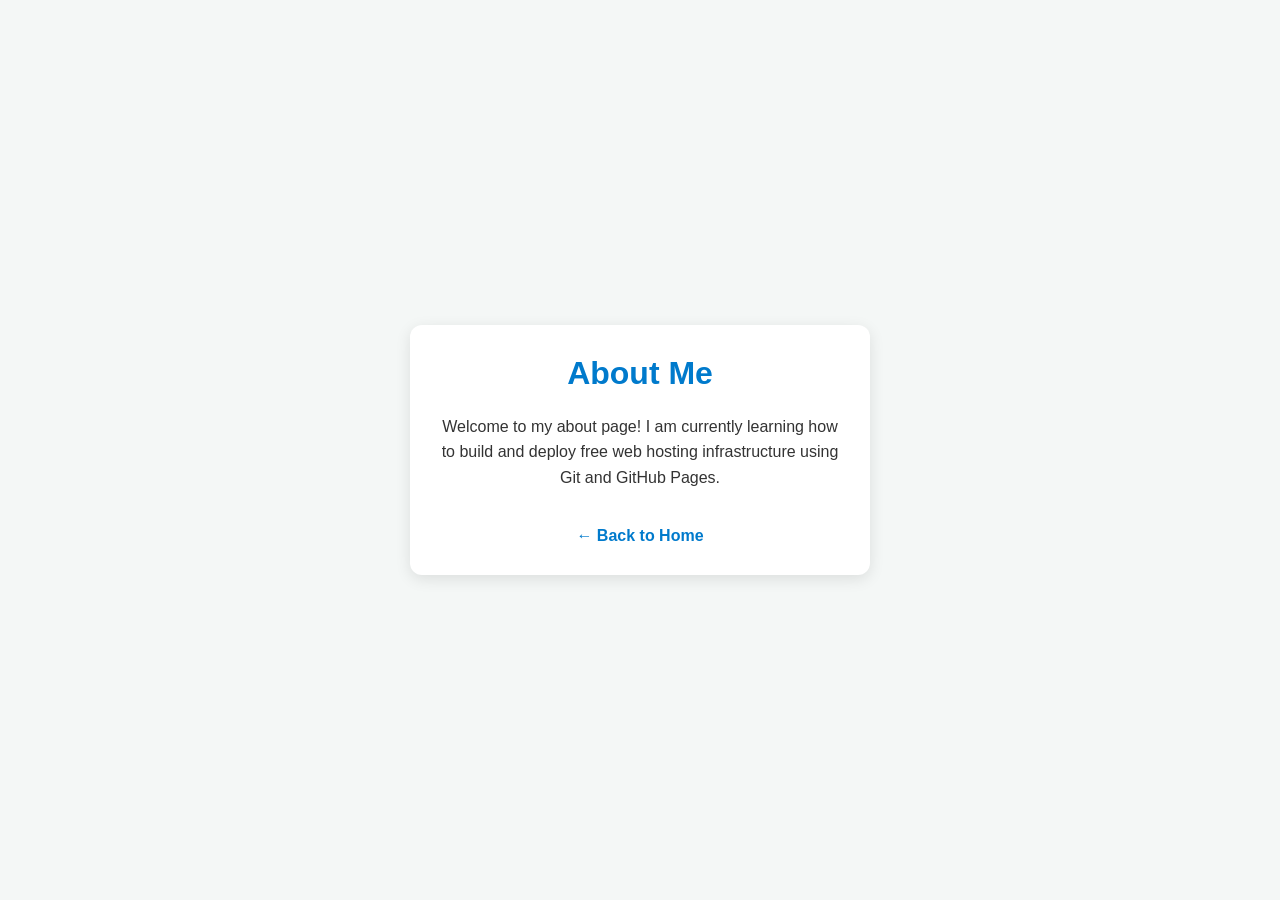
==== about.html @ a50eb829 "created About me page" ====
<!DOCTYPE html>
<html lang="en">
<head>
    <meta charset="UTF-8">
    <meta name="viewport" content="width=device-width, initial-scale=1.0">
    <title>About Me</title>
    <style>
        body {
            font-family: 'Segoe UI', Tahoma, Geneva, Verdana, sans-serif;
            margin: 0;
            background-color: #f4f7f6;
            color: #333;
            display: flex;
            flex-direction: column;
            align-items: center;
            justify-content: center;
            height: 100vh;
        }
        .card {
            background: white;
            padding: 30px;
            border-radius: 12px;
            box-shadow: 0 4px 15px rgba(0,0,0,0.1);
            text-align: center;
            max-width: 400px;
        }
        h1 { color: #007acc; margin-top: 0; }
        p { line-height: 1.6; }
        .nav-link {
            display: inline-block;
            margin-top: 20px;
            color: #007acc;
            text-decoration: none;
            font-weight: bold;
        }
        .nav-link:hover { text-decoration: underline; }
    </style>
</head>
<body>

    <div class="card">
        <h1>About Me</h1>
        <p>Welcome to my about page! I am currently learning how to build and deploy free web hosting infrastructure using Git and GitHub Pages.</p>
        <!-- This link takes the user back to the homepage -->
        <a class="nav-link" href="index.html">← Back to Home</a>
    </div>

</body>
</html>
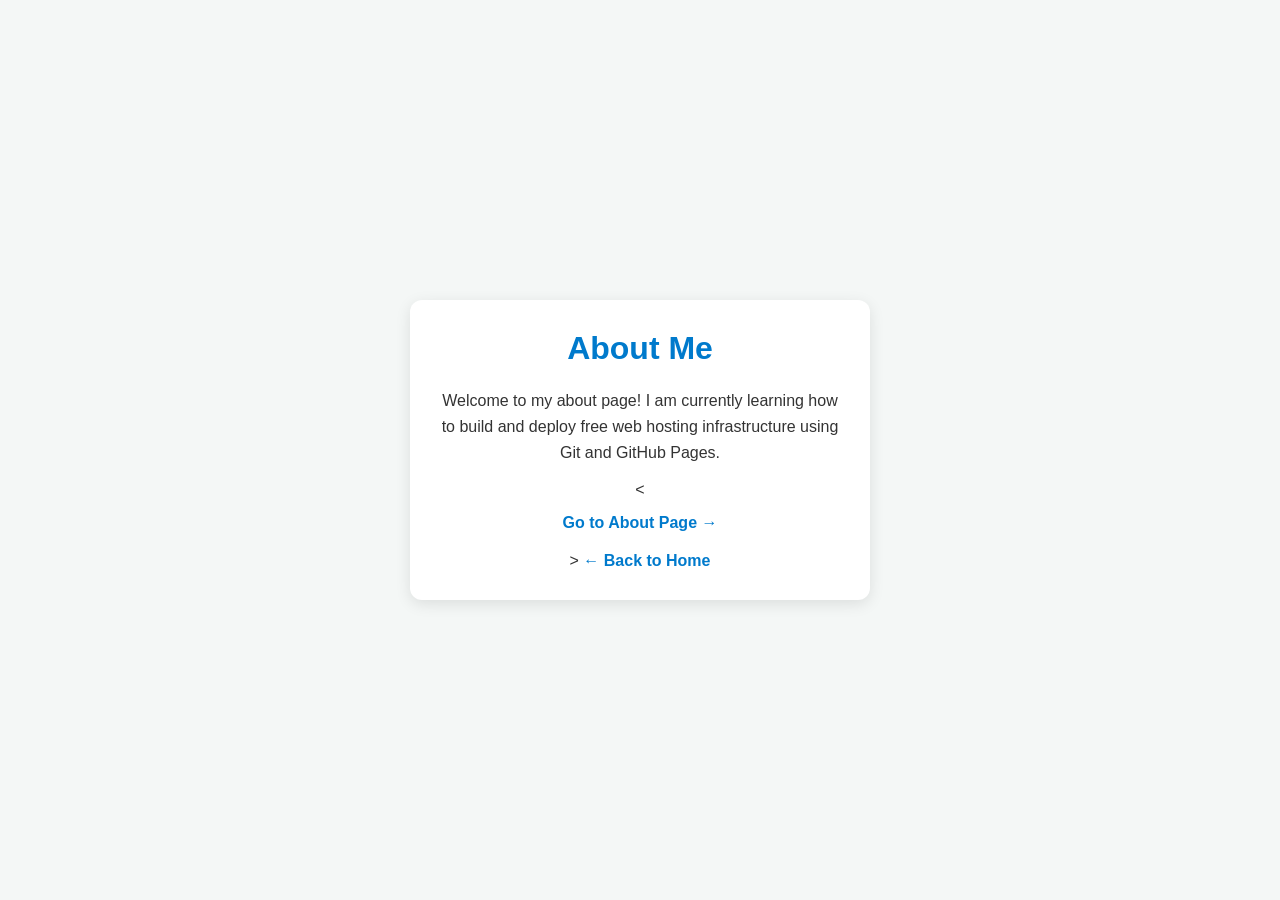
==== commit d3200176: "added contact page & link to contact page on index page" ====
--- a/about.html
+++ b/about.html
@@ -41,7 +41,8 @@
     <div class="card">
         <h1>About Me</h1>
         <p>Welcome to my about page! I am currently learning how to build and deploy free web hosting infrastructure using Git and GitHub Pages.</p>
-        <!-- This link takes the user back to the homepage -->
+        <<a href="about.html" style="display: block; margin-top: 15px; color: #007acc; font-weight: bold; text-decoration: none;">Go to About Page →</a>
+>
         <a class="nav-link" href="index.html">← Back to Home</a>
     </div>
 
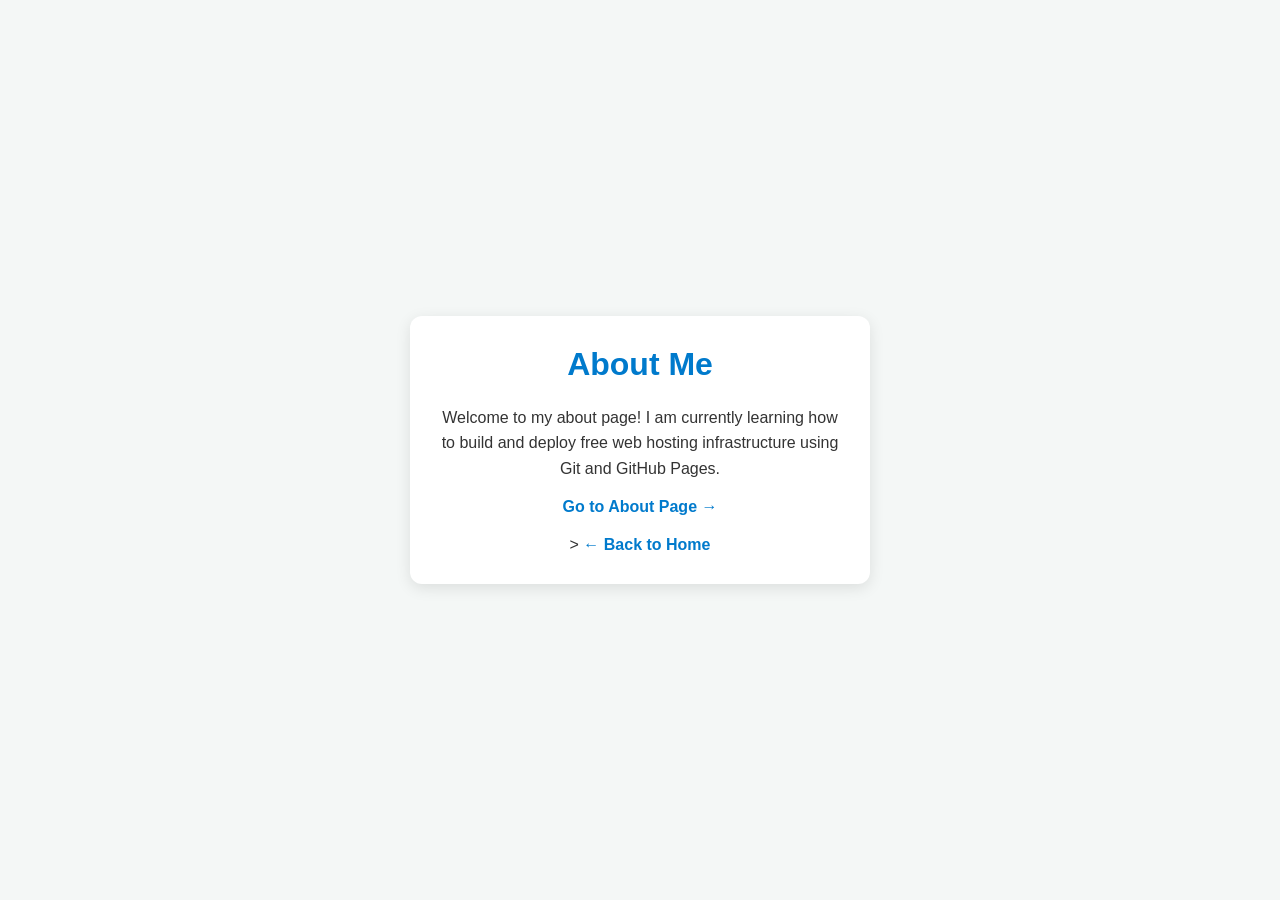
==== commit 502fc4e6: "minor deletion on about page" ====
--- a/about.html
+++ b/about.html
@@ -41,7 +41,7 @@
     <div class="card">
         <h1>About Me</h1>
         <p>Welcome to my about page! I am currently learning how to build and deploy free web hosting infrastructure using Git and GitHub Pages.</p>
-        <<a href="about.html" style="display: block; margin-top: 15px; color: #007acc; font-weight: bold; text-decoration: none;">Go to About Page →</a>
+        <a href="about.html" style="display: block; margin-top: 15px; color: #007acc; font-weight: bold; text-decoration: none;">Go to About Page →</a>
 >
         <a class="nav-link" href="index.html">← Back to Home</a>
     </div>
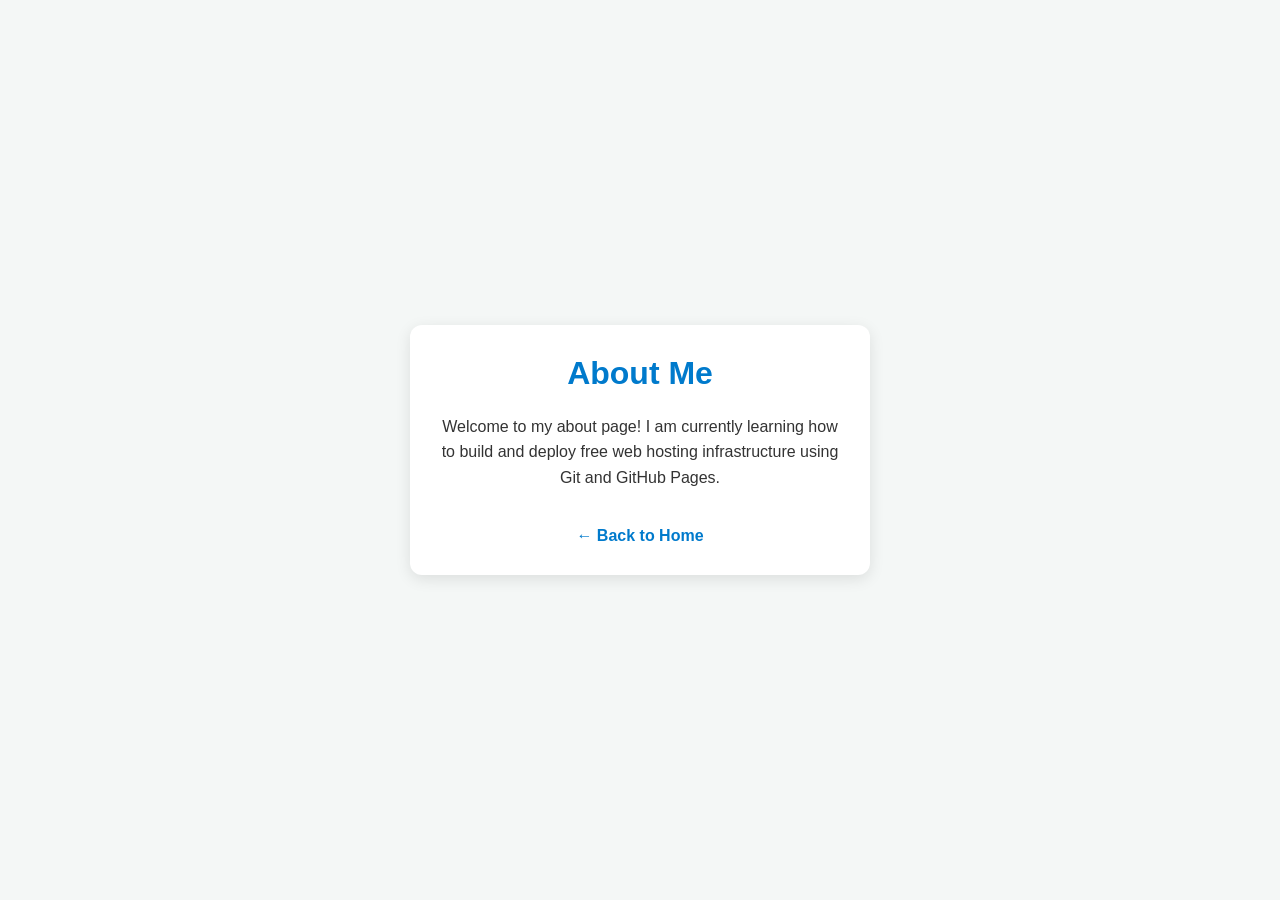
==== commit 8af4ea3c: "created contact page & fixed buttons" ====
--- a/about.html
+++ b/about.html
@@ -41,8 +41,7 @@
     <div class="card">
         <h1>About Me</h1>
         <p>Welcome to my about page! I am currently learning how to build and deploy free web hosting infrastructure using Git and GitHub Pages.</p>
-        <a href="about.html" style="display: block; margin-top: 15px; color: #007acc; font-weight: bold; text-decoration: none;">Go to About Page →</a>
->
+        <!-- This link takes the user back to the homepage -->
         <a class="nav-link" href="index.html">← Back to Home</a>
     </div>
 
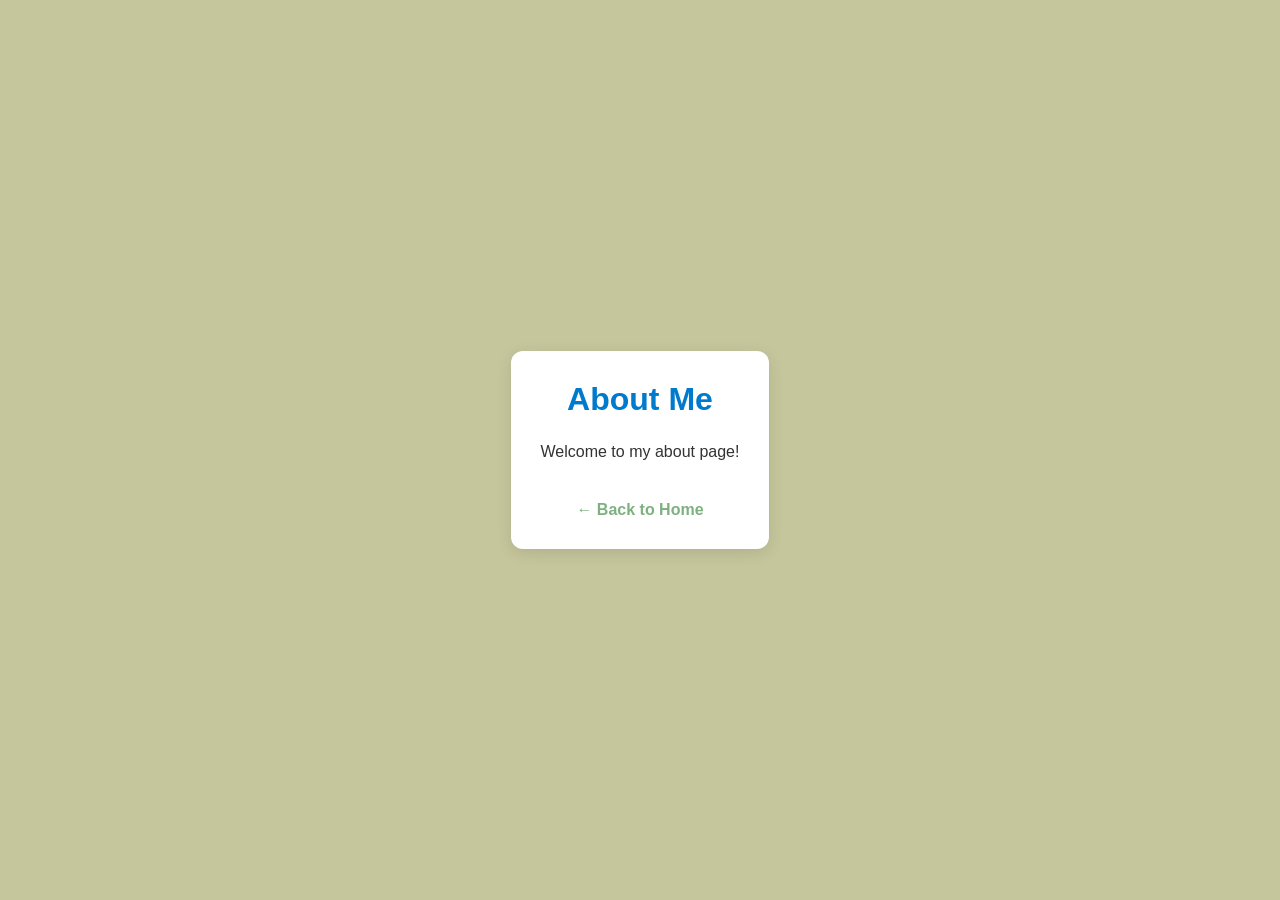
==== commit a758dcb2: "More adjusting colors" ====
--- a/about.html
+++ b/about.html
@@ -8,7 +8,7 @@
         body {
             font-family: 'Segoe UI', Tahoma, Geneva, Verdana, sans-serif;
             margin: 0;
-            background-color: #f4f7f6;
+            background-color: #c5c69c;
             color: #333;
             display: flex;
             flex-direction: column;
@@ -29,7 +29,7 @@
         .nav-link {
             display: inline-block;
             margin-top: 20px;
-            color: #007acc;
+            color: #0d6b1088;
             text-decoration: none;
             font-weight: bold;
         }
@@ -40,7 +40,7 @@
 
     <div class="card">
         <h1>About Me</h1>
-        <p>Welcome to my about page! I am currently learning how to build and deploy free web hosting infrastructure using Git and GitHub Pages.</p>
+        <p>Welcome to my about page!</p>
         <!-- This link takes the user back to the homepage -->
         <a class="nav-link" href="index.html">← Back to Home</a>
     </div>
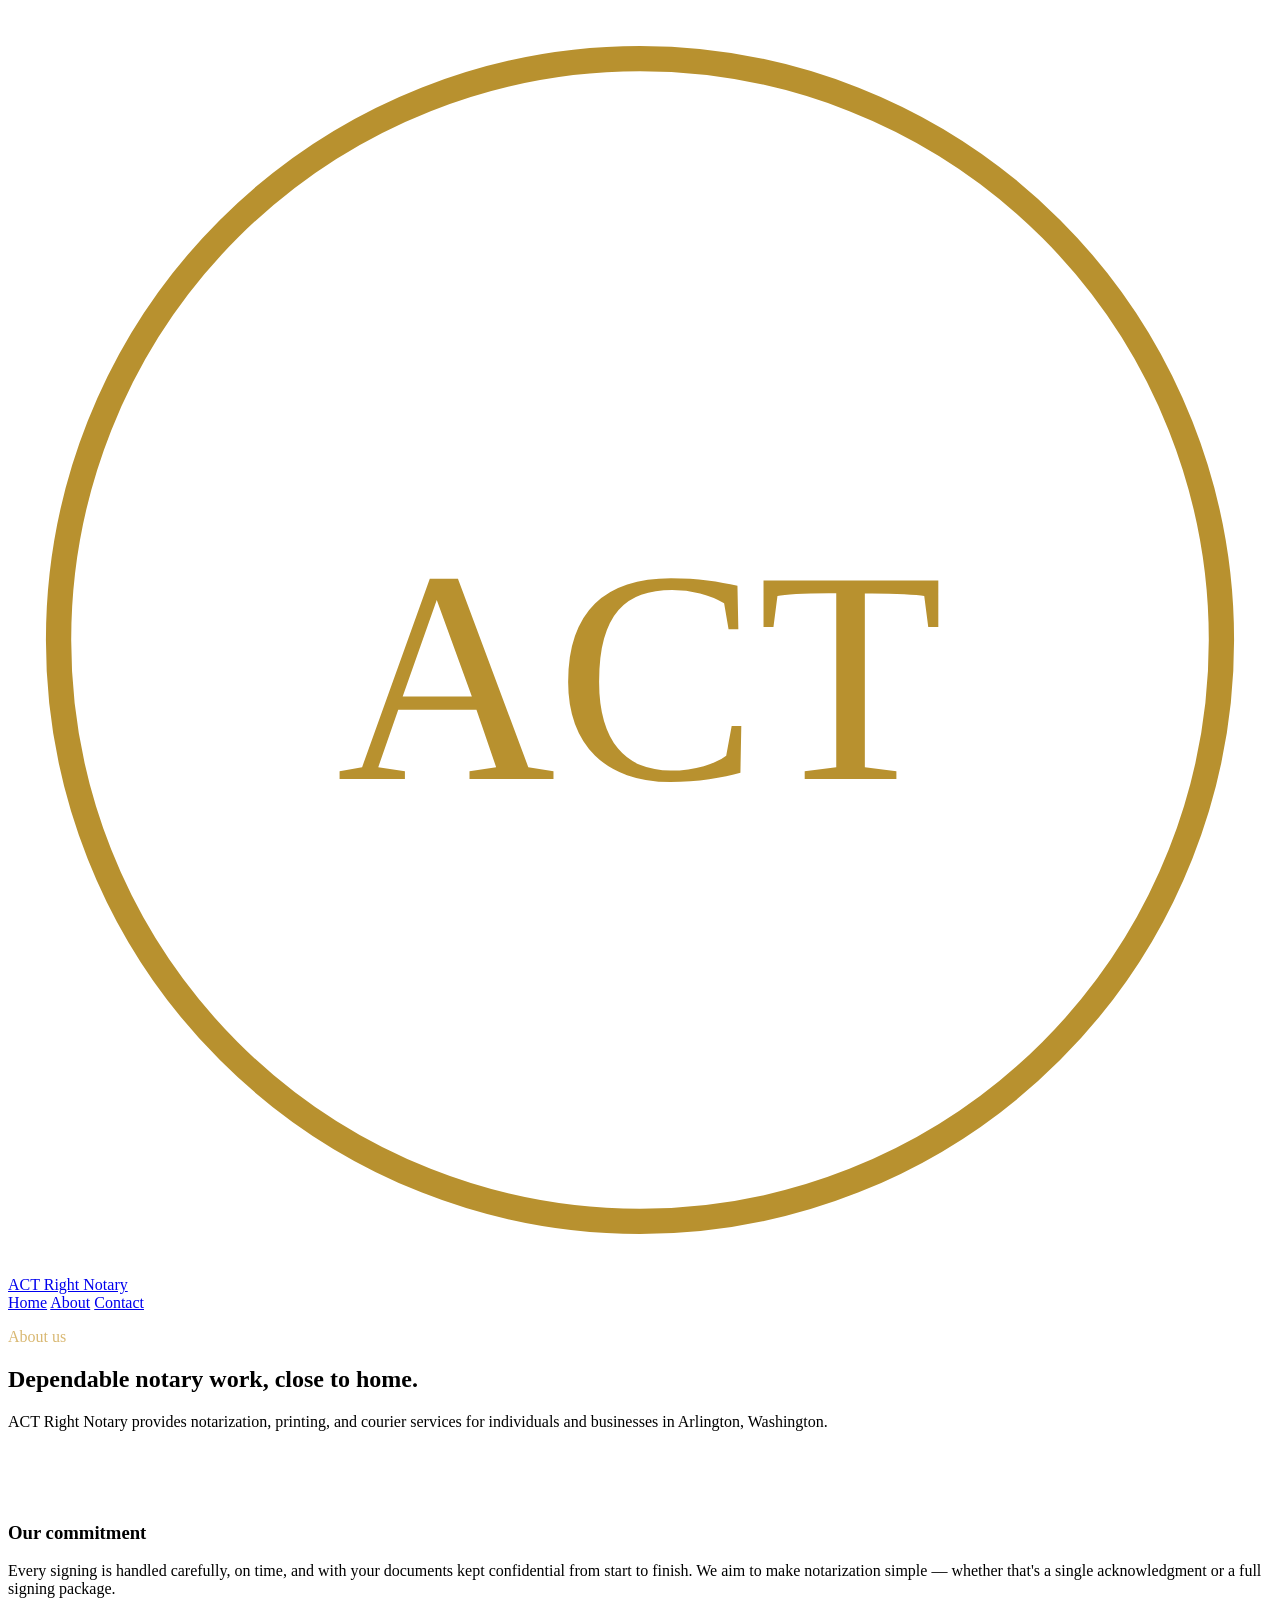
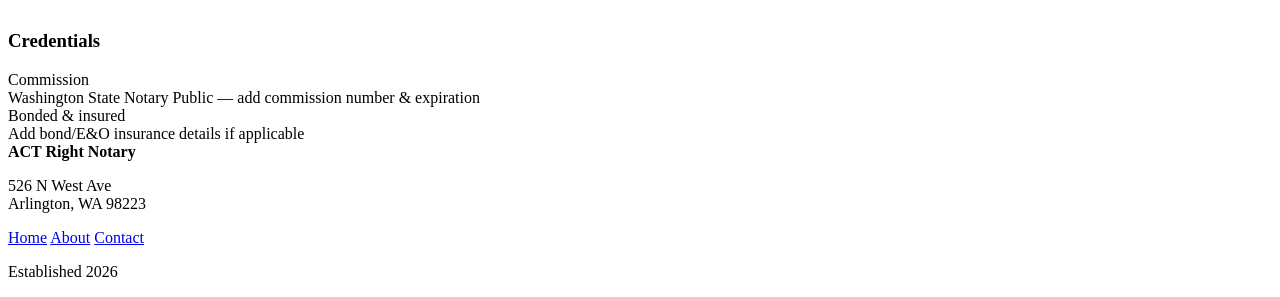
==== commit 96cf6613: "Update about.html" ====
--- a/about.html
+++ b/about.html
@@ -1,49 +1,74 @@
 <!DOCTYPE html>
 <html lang="en">
 <head>
-    <meta charset="UTF-8">
-    <meta name="viewport" content="width=device-width, initial-scale=1.0">
-    <title>About Me</title>
-    <style>
-        body {
-            font-family: 'Segoe UI', Tahoma, Geneva, Verdana, sans-serif;
-            margin: 0;
-            background-color: #c5c69c;
-            color: #333;
-            display: flex;
-            flex-direction: column;
-            align-items: center;
-            justify-content: center;
-            height: 100vh;
-        }
-        .card {
-            background: white;
-            padding: 30px;
-            border-radius: 12px;
-            box-shadow: 0 4px 15px rgba(0,0,0,0.1);
-            text-align: center;
-            max-width: 400px;
-        }
-        h1 { color: #007acc; margin-top: 0; }
-        p { line-height: 1.6; }
-        .nav-link {
-            display: inline-block;
-            margin-top: 20px;
-            color: #0d6b1088;
-            text-decoration: none;
-            font-weight: bold;
-        }
-        .nav-link:hover { text-decoration: underline; }
-    </style>
+<meta charset="UTF-8">
+<meta name="viewport" content="width=device-width, initial-scale=1.0">
+<title>About | ACT Right Notary</title>
+<meta name="description" content="About ACT Right Notary, serving Arlington, Washington.">
+<link rel="stylesheet" href="styles.css">
 </head>
 <body>
 
-    <div class="card">
-        <h1>About Me</h1>
-        <p>Welcome to my about page!</p>
-        <!-- This link takes the user back to the homepage -->
-        <a class="nav-link" href="index.html">← Back to Home</a>
+<header class="site-header">
+  <div class="header-inner">
+    <a class="brand" href="index.html">
+      <svg class="brand-seal" viewBox="0 0 100 100" xmlns="http://www.w3.org/2000/svg">
+        <circle cx="50" cy="50" r="46" fill="none" stroke="#b8912f" stroke-width="2"/>
+        <text x="50" y="61" text-anchor="middle" font-family="Fraunces, Georgia, serif" font-size="24" fill="#b8912f">ACT</text>
+      </svg>
+      <span class="brand-name">ACT Right Notary</span>
+    </a>
+    <nav class="site-nav">
+      <a href="index.html">Home</a>
+      <a href="about.html" class="active">About</a>
+      <a href="contact.html">Contact</a>
+    </nav>
+  </div>
+</header>
+
+<section class="hero" style="padding-bottom: 56px;">
+  <div class="container">
+    <p class="eyebrow" style="color:#d9b872;">About us</p>
+    <h1>Dependable notary work, close to home.</h1>
+    <p class="lead">ACT Right Notary provides notarization, printing, and courier services for individuals and businesses in Arlington, Washington.</p>
+  </div>
+</section>
+
+<section>
+  <div class="container">
+    <div class="info-panel" style="margin-bottom: 32px;">
+      <h3>Our commitment</h3>
+      <p style="margin-bottom:0;">Every signing is handled carefully, on time, and with your documents kept confidential from start to finish. We aim to make notarization simple — whether that's a single acknowledgment or a full signing package.</p>
     </div>
+
+    <div class="info-panel">
+      <h3>Credentials</h3>
+      <div class="info-row">
+        <div class="info-label">Commission</div>
+        <div class="info-value">Washington State Notary Public <span class="pending">— add commission number & expiration</span></div>
+      </div>
+      <div class="info-row">
+        <div class="info-label">Bonded &amp; insured</div>
+        <div class="info-value"><span class="pending">Add bond/E&amp;O insurance details if applicable</span></div>
+      </div>
+    </div>
+  </div>
+</section>
+
+<footer class="site-footer">
+  <div class="footer-inner">
+    <div>
+      <strong>ACT Right Notary</strong>
+      <p>526 N West Ave<br>Arlington, WA 98223</p>
+    </div>
+    <nav class="footer-nav">
+      <a href="index.html">Home</a>
+      <a href="about.html">About</a>
+      <a href="contact.html">Contact</a>
+    </nav>
+    <p>Established 2026</p>
+  </div>
+</footer>
 
 </body>
 </html>
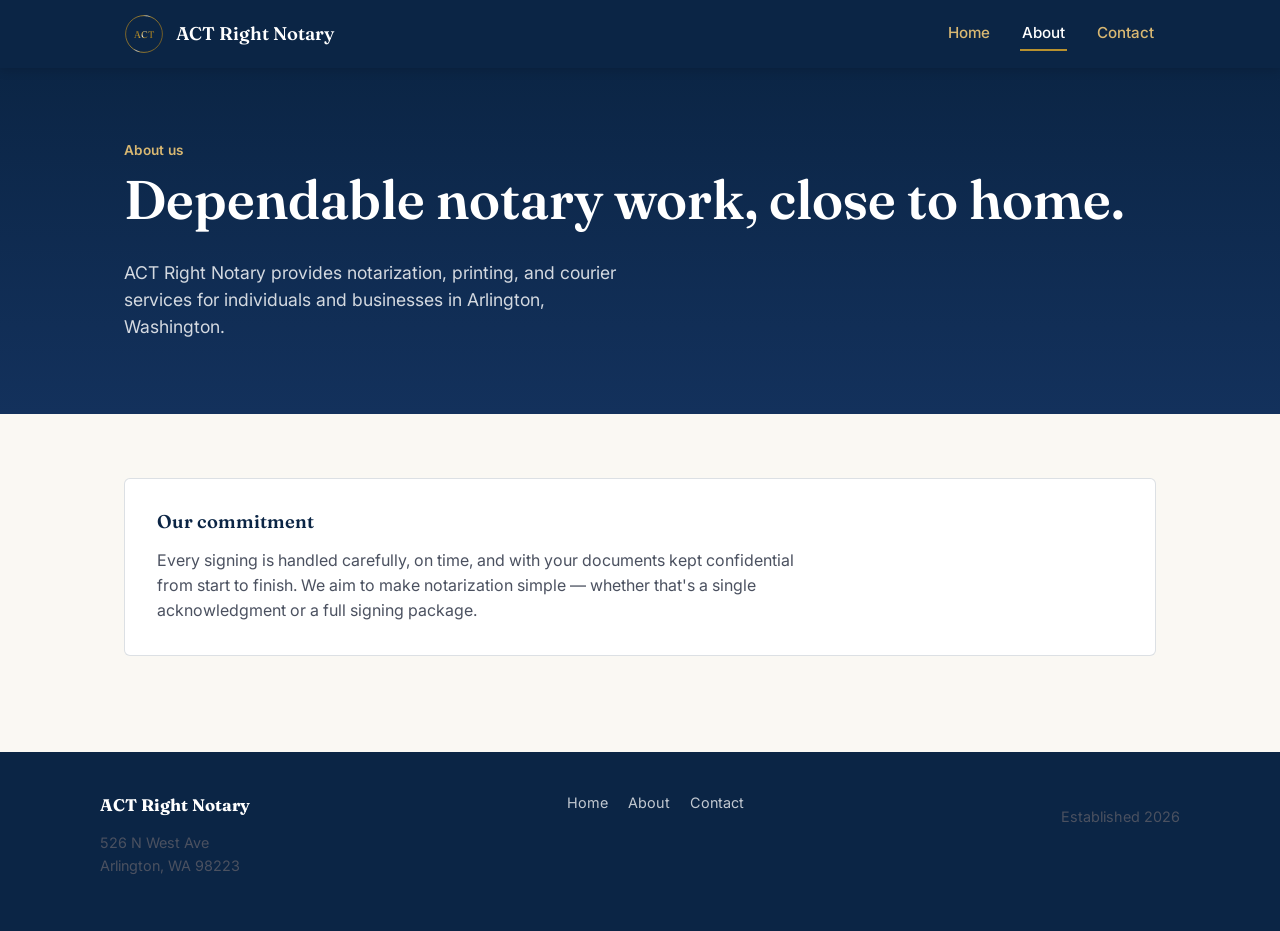
==== commit 3200c9e9: "removed commission stuff and made the logo shiny" ====
--- a/about.html
+++ b/about.html
@@ -13,8 +13,18 @@
   <div class="header-inner">
     <a class="brand" href="index.html">
       <svg class="brand-seal" viewBox="0 0 100 100" xmlns="http://www.w3.org/2000/svg">
-        <circle cx="50" cy="50" r="46" fill="none" stroke="#b8912f" stroke-width="2"/>
-        <text x="50" y="61" text-anchor="middle" font-family="Fraunces, Georgia, serif" font-size="24" fill="#b8912f">ACT</text>
+        <defs>
+          <linearGradient id="shineHeader" gradientUnits="objectBoundingBox" x1="0" y1="0" x2="1" y2="0.3">
+            <stop offset="0%" stop-color="#8a6a1f"/>
+            <stop offset="40%" stop-color="#b8912f"/>
+            <stop offset="50%" stop-color="#fff6e0"/>
+            <stop offset="60%" stop-color="#b8912f"/>
+            <stop offset="100%" stop-color="#8a6a1f"/>
+            <animateTransform attributeName="gradientTransform" type="translate" from="-1.2 0" to="1.2 0" dur="2.8s" repeatCount="indefinite"/>
+          </linearGradient>
+        </defs>
+        <circle cx="50" cy="50" r="46" fill="none" stroke="url(#shineHeader)" stroke-width="2"/>
+        <text x="50" y="61" text-anchor="middle" font-family="Fraunces, Georgia, serif" font-size="24" fill="url(#shineHeader)">ACT</text>
       </svg>
       <span class="brand-name">ACT Right Notary</span>
     </a>
@@ -40,18 +50,6 @@
       <h3>Our commitment</h3>
       <p style="margin-bottom:0;">Every signing is handled carefully, on time, and with your documents kept confidential from start to finish. We aim to make notarization simple — whether that's a single acknowledgment or a full signing package.</p>
     </div>
-
-    <div class="info-panel">
-      <h3>Credentials</h3>
-      <div class="info-row">
-        <div class="info-label">Commission</div>
-        <div class="info-value">Washington State Notary Public <span class="pending">— add commission number & expiration</span></div>
-      </div>
-      <div class="info-row">
-        <div class="info-label">Bonded &amp; insured</div>
-        <div class="info-value"><span class="pending">Add bond/E&amp;O insurance details if applicable</span></div>
-      </div>
-    </div>
   </div>
 </section>
 
--- a/styles.css
+++ b/styles.css
@@ -0,0 +1,322 @@
+/* ACT Right Notary — shared stylesheet */
+
+@import url('https://fonts.googleapis.com/css2?family=Fraunces:opsz,wght@9..144,400;9..144,500;9..144,600&family=Inter:wght@400;500;600&display=swap');
+
+:root {
+  --navy-deep: #0b2545;
+  --navy-mid: #13315c;
+  --gold: #b8912f;
+  --gold-light: #d9b872;
+  --paper: #faf8f3;
+  --ink: #1c1f26;
+  --ink-soft: #4b5160;
+  --white: #ffffff;
+  --line: rgba(11, 37, 69, 0.14);
+  --shadow: 0 10px 30px rgba(11, 37, 69, 0.12);
+}
+
+* { box-sizing: border-box; }
+
+html { scroll-behavior: smooth; }
+
+body {
+  margin: 0;
+  font-family: 'Inter', -apple-system, Segoe UI, sans-serif;
+  color: var(--ink);
+  background: var(--paper);
+  line-height: 1.55;
+}
+
+h1, h2, h3 {
+  font-family: 'Fraunces', Georgia, serif;
+  color: var(--navy-deep);
+  line-height: 1.15;
+  margin: 0 0 0.5em;
+}
+
+h1 { font-size: clamp(2.2rem, 4.5vw, 3.4rem); font-weight: 600; }
+h2 { font-size: clamp(1.5rem, 3vw, 2rem); font-weight: 600; }
+h3 { font-size: 1.15rem; font-weight: 600; }
+
+p { color: var(--ink-soft); max-width: 65ch; }
+
+a { color: var(--navy-mid); }
+
+.container {
+  max-width: 1080px;
+  margin: 0 auto;
+  padding: 0 24px;
+}
+
+/* ---------- Header ---------- */
+
+.site-header {
+  background: var(--navy-deep);
+  position: sticky;
+  top: 0;
+  z-index: 20;
+  box-shadow: 0 2px 10px rgba(0,0,0,0.15);
+}
+
+.header-inner {
+  max-width: 1080px;
+  margin: 0 auto;
+  padding: 14px 24px;
+  display: flex;
+  align-items: center;
+  justify-content: space-between;
+  gap: 16px;
+}
+
+.brand {
+  display: flex;
+  align-items: center;
+  gap: 12px;
+  text-decoration: none;
+  color: var(--white);
+}
+
+.brand-seal {
+  width: 40px;
+  height: 40px;
+  flex-shrink: 0;
+  animation: seal-glow 3s ease-in-out infinite;
+}
+
+.hero-seal-wrap svg {
+  animation: seal-glow 3s ease-in-out infinite;
+}
+
+@keyframes seal-glow {
+  0%, 100% { filter: drop-shadow(0 0 2px rgba(184, 145, 47, 0.35)); }
+  50% { filter: drop-shadow(0 0 8px rgba(217, 184, 114, 0.9)); }
+}
+
+.brand-name {
+  font-family: 'Fraunces', Georgia, serif;
+  font-size: 1.15rem;
+  font-weight: 600;
+  color: var(--white);
+  white-space: nowrap;
+}
+
+.site-nav {
+  display: flex;
+  gap: 28px;
+  flex-wrap: wrap;
+}
+
+.site-nav a {
+  color: var(--gold-light);
+  text-decoration: none;
+  font-size: 0.95rem;
+  font-weight: 500;
+  padding: 4px 2px;
+  border-bottom: 2px solid transparent;
+}
+
+.site-nav a:hover { color: var(--white); }
+
+.site-nav a.active {
+  color: var(--white);
+  border-bottom-color: var(--gold);
+}
+
+/* ---------- Hero ---------- */
+
+.hero {
+  background: linear-gradient(180deg, var(--navy-deep) 0%, var(--navy-mid) 100%);
+  color: var(--white);
+  padding: 72px 24px 88px;
+}
+
+.hero-inner {
+  max-width: 1080px;
+  margin: 0 auto;
+  display: flex;
+  align-items: center;
+  gap: 56px;
+  flex-wrap: wrap;
+}
+
+.hero-text { flex: 1 1 380px; }
+
+.hero h1 { color: var(--white); }
+
+.hero p.lead {
+  color: rgba(255,255,255,0.82);
+  font-size: 1.1rem;
+  max-width: 46ch;
+}
+
+.hero-actions {
+  display: flex;
+  gap: 14px;
+  flex-wrap: wrap;
+  margin-top: 28px;
+}
+
+.btn {
+  display: inline-block;
+  padding: 12px 26px;
+  border-radius: 4px;
+  font-weight: 600;
+  font-size: 0.95rem;
+  text-decoration: none;
+  border: 1.5px solid transparent;
+}
+
+.btn-primary {
+  background: var(--gold);
+  color: var(--navy-deep);
+}
+
+.btn-primary:hover { background: var(--gold-light); }
+
+.btn-ghost {
+  border-color: rgba(255,255,255,0.5);
+  color: var(--white);
+}
+
+.btn-ghost:hover { border-color: var(--white); }
+
+.hero-seal-wrap {
+  flex: 0 0 auto;
+  width: clamp(160px, 22vw, 220px);
+}
+
+.hero-seal-wrap svg { width: 100%; height: auto; }
+
+/* ---------- Sections ---------- */
+
+section { padding: 64px 24px; }
+
+.section-intro { max-width: 62ch; margin-bottom: 36px; }
+
+.eyebrow {
+  color: var(--gold);
+  font-weight: 600;
+  font-size: 0.85rem;
+  letter-spacing: 0.02em;
+  margin: 0 0 8px;
+}
+
+.card-grid {
+  display: grid;
+  grid-template-columns: repeat(auto-fit, minmax(240px, 1fr));
+  gap: 24px;
+}
+
+.card {
+  background: var(--white);
+  border: 1px solid var(--line);
+  border-radius: 6px;
+  padding: 28px;
+}
+
+.card h3 { margin-bottom: 10px; }
+.card p { margin: 0; font-size: 0.96rem; }
+
+/* ---------- Pricing table ---------- */
+
+.pricing-table {
+  width: 100%;
+  border-collapse: collapse;
+  background: var(--white);
+  border: 1px solid var(--line);
+  border-radius: 6px;
+  overflow: hidden;
+}
+
+.pricing-table th, .pricing-table td {
+  text-align: left;
+  padding: 14px 20px;
+  border-bottom: 1px solid var(--line);
+}
+
+.pricing-table th {
+  background: var(--navy-deep);
+  color: var(--white);
+  font-family: 'Fraunces', Georgia, serif;
+  font-weight: 500;
+}
+
+.pricing-table tr:last-child td { border-bottom: none; }
+
+.pricing-note {
+  font-size: 0.88rem;
+  color: var(--ink-soft);
+  margin-top: 14px;
+}
+
+.pricing-note a { color: var(--navy-mid); }
+
+/* ---------- Info / contact blocks ---------- */
+
+.info-panel {
+  background: var(--white);
+  border: 1px solid var(--line);
+  border-radius: 6px;
+  padding: 32px;
+}
+
+.info-row {
+  display: flex;
+  gap: 14px;
+  padding: 14px 0;
+  border-bottom: 1px solid var(--line);
+}
+
+.info-row:last-child { border-bottom: none; }
+
+.info-label {
+  flex: 0 0 120px;
+  font-weight: 600;
+  color: var(--navy-deep);
+}
+
+.info-value { color: var(--ink-soft); }
+
+.pending {
+  display: inline-block;
+  font-size: 0.82rem;
+  font-style: italic;
+  color: var(--gold);
+}
+
+.divider {
+  border: none;
+  border-top: 1px solid var(--line);
+  margin: 0;
+}
+
+/* ---------- Footer ---------- */
+
+.site-footer {
+  background: var(--navy-deep);
+  color: rgba(255,255,255,0.75);
+  padding: 40px 24px;
+}
+
+.footer-inner {
+  max-width: 1080px;
+  margin: 0 auto;
+  display: flex;
+  flex-wrap: wrap;
+  justify-content: space-between;
+  gap: 24px;
+  font-size: 0.9rem;
+}
+
+.footer-inner strong { color: var(--white); font-family: 'Fraunces', Georgia, serif; font-size: 1.05rem; }
+
+.footer-nav { display: flex; gap: 20px; }
+
+.footer-nav a { color: rgba(255,255,255,0.75); text-decoration: none; }
+.footer-nav a:hover { color: var(--gold-light); }
+
+@media (max-width: 560px) {
+  .header-inner { flex-direction: column; align-items: flex-start; gap: 10px; }
+  .info-row { flex-direction: column; gap: 4px; }
+  .info-label { flex-basis: auto; }
+}
